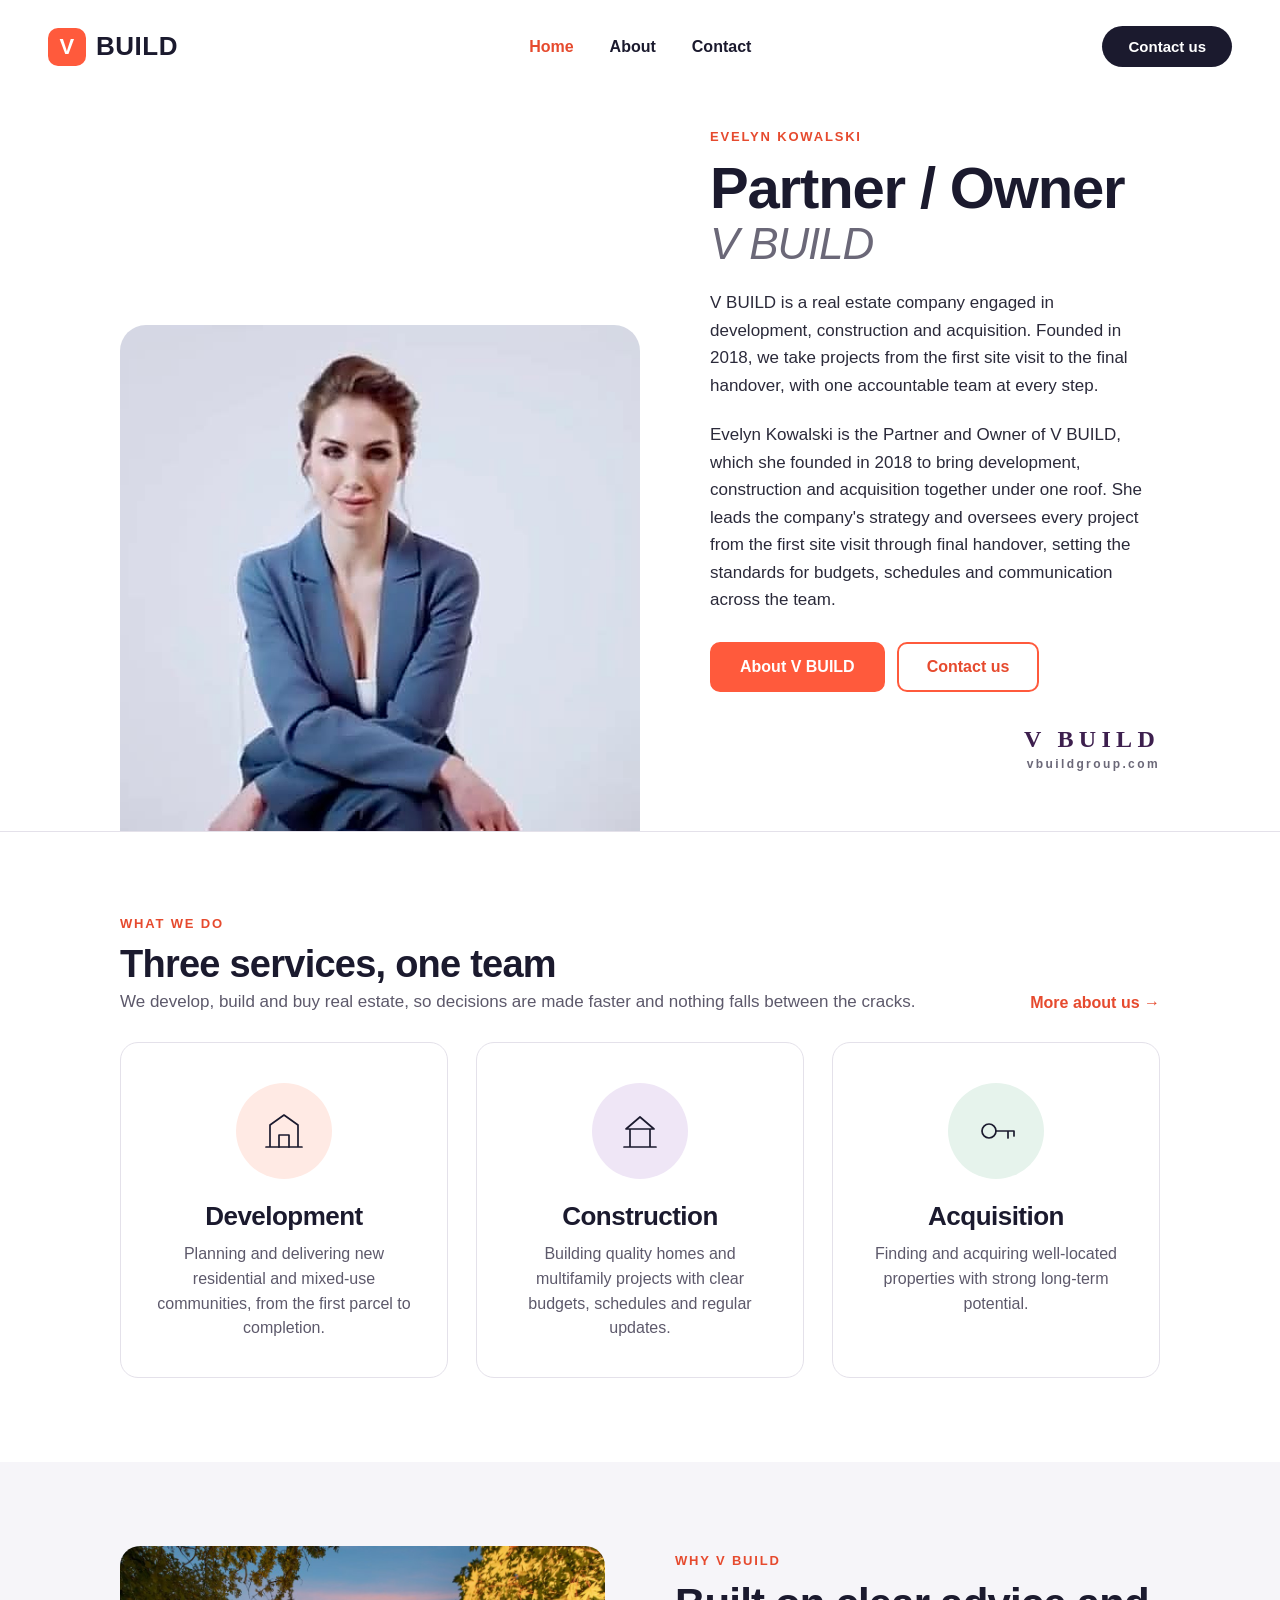
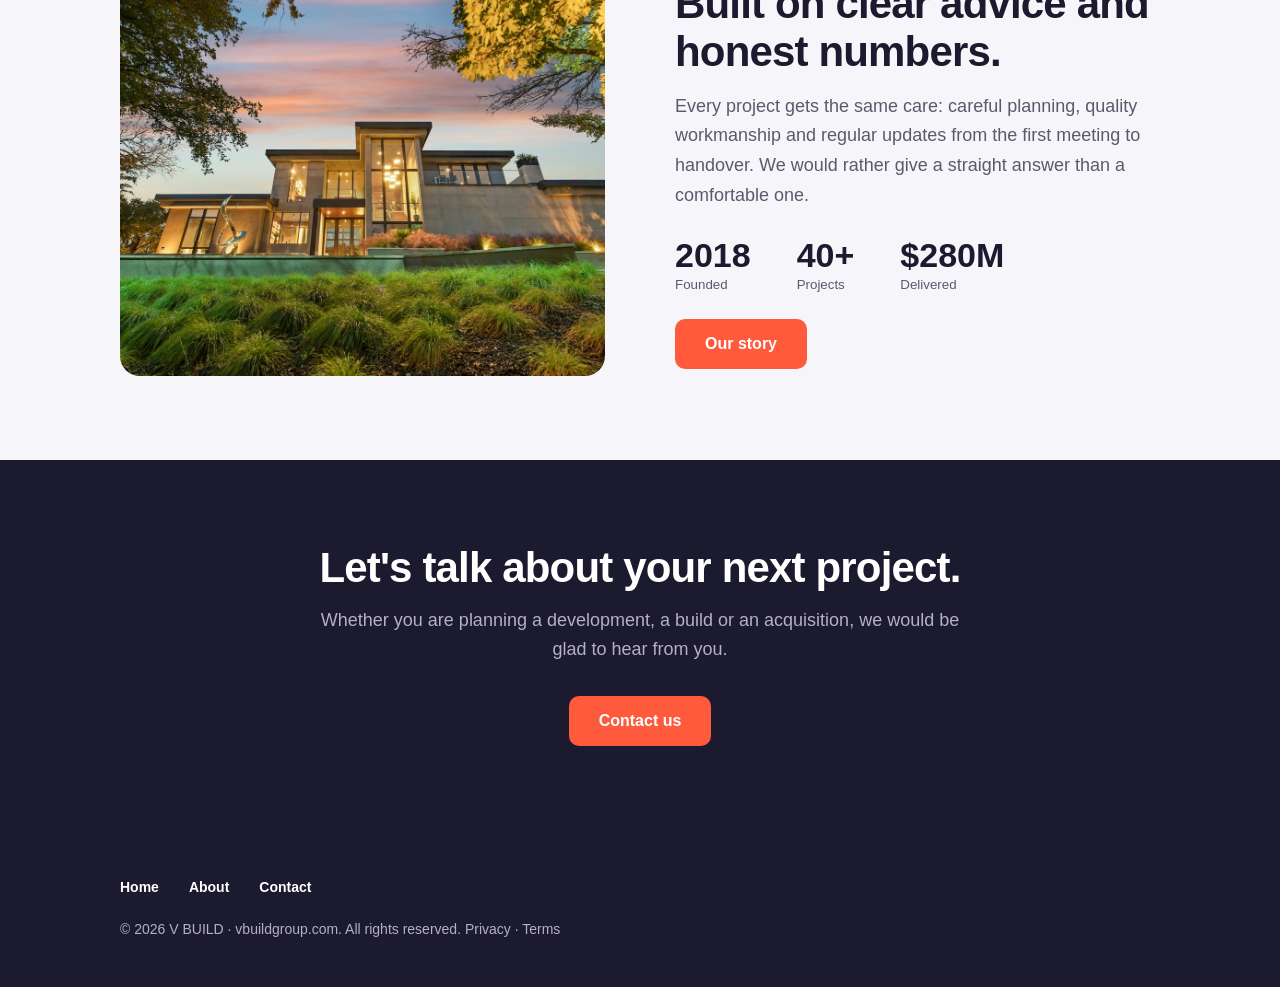
==== index.html @ f4b18093 "V BUILD website Co-Authored-By: Claude Sonnet 5.5 <noreply@anthropic.com>" ====
<!doctype html>
<html lang="en">
<head>
<meta charset="utf-8">
<meta name="viewport" content="width=device-width, initial-scale=1">
<title>V BUILD – Real Estate Development, Construction and Acquisition</title>
<meta name="description" content="V BUILD is a real estate company engaged in development, construction and acquisition. Founded in 2018.">
<link rel="stylesheet" href="styles.css?v=3">
</head>
<body>

<header class="top">
  <button class="burger" aria-label="Menu"><i></i><i></i><i></i></button>
  <a class="logo" href="index.html"><b>V</b>BUILD</a>
  <nav class="menu"><a class="on" href="index.html">Home</a><a href="about.html">About</a><a href="about.html#contact">Contact</a></nav>
  <a class="cta-top" href="about.html#contact">Contact us</a>
</header>

<div class="hero">
  <div class="hero-grid">
    <div class="portrait photo" role="img" aria-label="Evelyn Kowalski, Partner and Owner of V BUILD"></div>
    <div class="bio">
      <div class="lead">Evelyn Kowalski</div>
      <div class="role">Partner / Owner<em>V BUILD</em></div>
      <p>V BUILD is a real estate company engaged in development, construction and acquisition. Founded in 2018, we take projects from the first site visit to the final handover, with one accountable team at every step.</p>
      <p>Evelyn Kowalski is the Partner and Owner of V BUILD, which she founded in 2018 to bring development, construction and acquisition together under one roof. She leads the company's strategy and oversees every project from the first site visit through final handover, setting the standards for budgets, schedules and communication across the team.</p>
      <div class="actions"><a class="btn fill" href="about.html">About V BUILD</a><a class="btn" href="about.html#contact">Contact us</a></div>
      <div class="wordmark">V BUILD<small>vbuildgroup.com</small></div>
    </div>
  </div>
</div>

<section>
  <div class="sec-h"><div><div class="eyebrow">What we do</div><h2>Three services, one team</h2><p>We develop, build and buy real estate, so decisions are made faster and nothing falls between the cracks.</p></div><a class="link" href="about.html">More about us →</a></div>
  <div class="acts">
    <div class="act"><div class="ic"><svg viewBox="0 0 48 48"><path d="M6 40h36M10 40V18l14-10 14 10v22"/><path d="M19 40V28h10v12"/></svg></div><h3>Development</h3><p>Planning and delivering new residential and mixed-use communities, from the first parcel to completion.</p></div>
    <div class="act"><div class="ic"><svg viewBox="0 0 48 48"><path d="M8 40h32M14 40V22h20v18M10 22h28L24 10z"/></svg></div><h3>Construction</h3><p>Building quality homes and multifamily projects with clear budgets, schedules and regular updates.</p></div>
    <div class="act"><div class="ic"><svg viewBox="0 0 48 48"><circle cx="17" cy="24" r="7"/><path d="M24 24h18M36 24v7M42 24v5"/></svg></div><h3>Acquisition</h3><p>Finding and acquiring well-located properties with strong long-term potential.</p></div>
  </div>
</section>

<section class="agents">
  <div class="team"></div>
  <div>
    <div class="eyebrow">Why V BUILD</div>
    <h2>Built on clear advice and honest numbers.</h2>
    <p>Every project gets the same care: careful planning, quality workmanship and regular updates from the first meeting to handover. We would rather give a straight answer than a comfortable one.</p>
    <div class="stats"><div><b>2018</b><small>Founded</small></div><div><b>40+</b><small>Projects</small></div><div><b>$280M</b><small>Delivered</small></div></div>
    <a class="btn fill" href="about.html">Our story</a>
  </div>
</section>

<section class="band">
  <h2>Let's talk about your next project.</h2>
  <p>Whether you are planning a development, a build or an acquisition, we would be glad to hear from you.</p>
  <a class="btn fill" href="about.html#contact">Contact us</a>
</section>

<footer>
  <div class="fl"><a href="index.html">Home</a><a href="about.html">About</a><a href="about.html#contact">Contact</a></div>
  <div>© 2026 V BUILD · vbuildgroup.com. All rights reserved. Privacy · Terms</div>
</footer>

<script src="site.js?v=3"></script>
</body>
</html>
---- styles.css ----
:root{--ink:#1b1a2e;--plum:#3d1f4e;--coral:#ff5a3c;--coral-d:#e64a2e;--line:#e4e1ea;--bg:#f6f5f9;--muted:#5d596b}
*{box-sizing:border-box;margin:0;padding:0}
html{scroll-behavior:smooth}
body{width:100%;min-width:320px;font-family:'Segoe UI',Helvetica,Arial,sans-serif;color:var(--ink);background:#fff;position:relative;overflow-x:hidden}
a{color:inherit;text-decoration:none}
h1,h2,h3{font-weight:800;letter-spacing:-.02em}

/* header */
.top{display:flex;align-items:center;justify-content:space-between;padding:26px 48px;position:relative;background:#fff;z-index:20}
.burger{display:none;width:28px;gap:6px;background:none;border:0;cursor:pointer}
.burger i{height:3px;background:var(--ink);border-radius:2px;display:block;margin:3px 0}
.menu{display:flex;gap:36px;font-weight:600;font-size:16px}
.menu a.on{color:var(--coral-d)}
.logo{display:flex;align-items:center;gap:10px;font-weight:800;font-size:26px;letter-spacing:.02em}
.logo b{width:38px;height:38px;border-radius:10px;background:var(--coral);color:#fff;display:grid;place-items:center;font-size:22px}
.cta-top{background:var(--ink);color:#fff;padding:12px 26px;border-radius:30px;font-weight:700;font-size:15px}

/* hero (home) */
.hero{position:relative;background:#fff;border-bottom:1px solid var(--line)}
.hero-grid{display:grid;grid-template-columns:520px 1fr;gap:70px;align-items:end;padding:6px 120px 0}
.ph-photo{position:relative;background:linear-gradient(180deg,#eceaf3,#d8d5e4);border-radius:26px 26px 0 0;overflow:hidden}
.ph-photo::before{content:"";position:absolute;inset:0;background:url("data:image/svg+xml;utf8,<svg xmlns='http://www.w3.org/2000/svg' viewBox='0 0 200 240'><circle cx='100' cy='85' r='42' fill='%23b9b5cc'/><path d='M20 240c0-58 35-92 80-92s80 34 80 92z' fill='%23b9b5cc'/></svg>") center bottom/78% no-repeat}
.ph-photo span{position:absolute;top:18px;left:0;right:0;text-align:center;font-size:12px;font-weight:800;letter-spacing:.16em;color:#7a7691}
.portrait{width:520px;aspect-ratio:4/5}
.portrait.photo{aspect-ratio:496/483;background:#e6e8ee url(images/evelyn-kowalski.jpg?v=2) center top/100% auto no-repeat;border-radius:26px 26px 0 0}
.bio{align-self:center;padding:30px 0 60px}
.bio .lead{font-size:13px;font-weight:800;letter-spacing:.14em;text-transform:uppercase;color:var(--coral-d);margin-bottom:14px}
.bio .role{font-size:58px;line-height:1.05;font-weight:700;letter-spacing:-.02em}
.bio .role em{display:block;font-style:italic;font-weight:400;color:#6b6878;font-size:44px;margin-top:2px}
.bio p{font-size:17px;line-height:1.62;color:#2b2a3a;max-width:640px;margin:22px 0 0}
.bio p.ph{color:#7a7691;font-style:italic}
.bio .actions{margin-top:28px;display:flex;gap:12px;flex-wrap:wrap}
.wordmark{margin-top:34px;display:flex;flex-direction:column;align-items:flex-end;max-width:640px;font-family:Georgia,'Times New Roman',serif;letter-spacing:.22em;font-weight:700;font-size:24px;color:var(--plum)}
.wordmark small{font-family:'Segoe UI',sans-serif;font-weight:600;font-size:12px;letter-spacing:.2em;color:#6b6878;margin-top:4px}

section{padding:84px 120px}
.sec-h{display:flex;justify-content:space-between;align-items:flex-end;margin-bottom:30px}
.sec-h h2{font-size:38px}.sec-h p{color:var(--muted);margin-top:6px;font-size:17px}
.link{color:var(--coral-d);font-weight:700;font-size:16px}
.eyebrow{font-size:13px;font-weight:800;letter-spacing:.14em;text-transform:uppercase;color:var(--coral-d);margin-bottom:12px}

.btn{display:inline-block;margin-top:18px;padding:14px 28px;border-radius:10px;font-weight:700;font-size:16px;border:2px solid var(--coral);color:var(--coral-d);cursor:pointer;background:transparent}
.btn.fill{background:var(--coral);color:#fff}
.bio .btn{margin-top:0}

/* search band */
.sband{background:var(--bg);text-align:center;padding:64px 120px}
.sband h2{font-size:34px;margin-bottom:24px}
.sbar{width:860px;max-width:100%;height:72px;background:#fff;border:1px solid var(--line);border-radius:16px;display:flex;align-items:center;padding:0 26px;color:#7b7790;font-size:19px;justify-content:space-between;box-shadow:0 8px 30px rgba(27,26,46,.1);margin:0 auto}
.sbar span{white-space:nowrap;overflow:hidden;text-overflow:ellipsis;margin-right:14px}
.sbar svg{width:30px;height:30px;stroke:var(--ink);flex:none}
.chips{display:flex;gap:12px;margin-top:20px;justify-content:center}
.chips span{background:#fff;border:1px solid var(--line);padding:9px 20px;border-radius:30px;font-size:15px;font-weight:600}

/* cards */
.acts{display:grid;grid-template-columns:repeat(3,1fr);gap:28px}
.act{border:1px solid var(--line);border-radius:18px;padding:40px 32px 36px;text-align:center;background:#fff}
.act .ic{width:96px;height:96px;border-radius:50%;margin:0 auto 22px;display:grid;place-items:center;background:#ffeae4}
.act:nth-child(2) .ic{background:#efe6f6}.act:nth-child(3) .ic{background:#e6f3ec}
.act svg{width:48px;height:48px;stroke:var(--ink);fill:none;stroke-width:1.7;stroke-linecap:round;stroke-linejoin:round}
.act h3{font-size:26px;margin-bottom:10px}
.act p{color:var(--muted);line-height:1.55;font-size:16px}

/* listings */
.lgrid{display:grid;grid-template-columns:repeat(4,1fr);gap:22px}
.lc{border-radius:14px;overflow:hidden;background:#fff;box-shadow:0 2px 12px rgba(27,26,46,.12);position:relative}
.lc .ph{height:210px;background-size:cover;background-position:center;position:relative}
.badge{position:absolute;left:12px;top:12px;background:#fff;border-radius:6px;padding:5px 10px;font-size:12px;font-weight:700}
.heart{position:absolute;right:12px;top:12px;width:34px;height:34px;border-radius:50%;background:rgba(0,0,0,.35);display:grid;place-items:center}
.heart svg{width:18px;height:18px;fill:none;stroke:#fff;stroke-width:2}
.lc .in{padding:16px 18px 20px}
.lc .pr{font-size:26px;font-weight:800}
.lc .st{margin-top:4px;font-size:15px}.lc .st b{font-weight:800}
.lc .ad{color:var(--muted);font-size:14px;margin-top:5px}
.lc .by{color:#8d89a0;font-size:11px;margin-top:10px;text-transform:uppercase;letter-spacing:.6px}

/* valuation */
.val{background:var(--bg);display:grid;grid-template-columns:1fr 1fr;gap:70px;align-items:center}
.val h2{font-size:44px;margin-bottom:14px}
.val p{color:var(--muted);font-size:18px;line-height:1.6;margin-bottom:26px}
.vbox{display:flex;gap:10px}
.vbox div{flex:1;background:#fff;border:1px solid var(--line);border-radius:12px;padding:0 20px;display:flex;align-items:center;height:60px;color:#8d89a0}
.vbox .btn{margin:0;height:60px;display:grid;place-items:center}
.vimg{height:340px;border-radius:20px;background:url(images/listing4.jpg) center/cover;position:relative}
.zest{position:absolute;left:24px;bottom:24px;background:#fff;border-radius:14px;padding:16px 22px;box-shadow:0 12px 30px rgba(0,0,0,.2)}
.zest small{color:var(--muted);font-size:13px}.zest b{display:block;font-size:28px}

/* areas */
.agrid{display:grid;grid-template-columns:1.4fr 1fr 1fr;gap:22px}
.area{height:270px;border-radius:16px;color:#fff;padding:24px;display:flex;flex-direction:column;justify-content:flex-end}
.area h3{font-size:26px}.area span{font-size:14px;opacity:.9}

/* why / split */
.agents{display:grid;grid-template-columns:1fr 1fr;gap:70px;align-items:center;background:var(--bg)}
.team{height:430px;border-radius:20px;background:url(images/hero.jpg) center/cover}
.agents h2{font-size:42px;margin-bottom:16px}
.agents p{color:var(--muted);font-size:18px;line-height:1.65;margin-bottom:10px}
.stats{display:flex;gap:46px;margin:26px 0 8px}
.stats b{display:block;font-size:34px;font-weight:800}.stats small{color:var(--muted)}

/* about page */
.phero{background:var(--bg);padding:72px 120px 76px;display:grid;grid-template-columns:1.2fr 1fr;gap:60px;align-items:center;border-bottom:1px solid var(--line)}
.phero h1{font-size:64px;line-height:1.04}
.phero p{font-size:19px;line-height:1.65;color:#2b2a3a;margin-top:20px;max-width:640px}
.since{justify-self:end;width:280px;height:280px;border-radius:50%;background:var(--ink);color:#fff;display:flex;flex-direction:column;align-items:center;justify-content:center;text-align:center;box-shadow:0 0 0 12px #fff,0 0 0 13px var(--line)}
.since small{font-size:13px;letter-spacing:.2em;font-weight:700;opacity:.8}
.since b{font-family:Georgia,serif;font-size:72px;line-height:1.05}
.since span{font-size:13px;letter-spacing:.2em;font-weight:700;opacity:.8}
.story{display:grid;grid-template-columns:1fr 1fr;gap:70px;align-items:center}
.story h2{font-size:42px;margin-bottom:18px}
.story p{color:var(--muted);font-size:18px;line-height:1.7;margin-bottom:14px}
.story .img{height:420px;border-radius:20px;background:url(images/area1.jpg) center/cover}
.tl{position:relative;display:grid;grid-template-columns:repeat(4,1fr);gap:24px;padding-top:36px}
.tl::before{content:"";position:absolute;left:0;right:0;top:12px;height:2px;background:var(--line)}
.tl .it{position:relative}
.tl .it::before{content:"";position:absolute;top:-30px;left:0;width:16px;height:16px;border-radius:50%;background:var(--coral);box-shadow:0 0 0 5px #fff}
.tl .it b{font-family:Georgia,serif;font-size:30px;display:block;margin-bottom:6px}
.tl .it p{color:var(--muted);font-size:16px;line-height:1.55}
.tl .it.ph b,.tl .it.ph p{color:#8d89a0;font-style:italic}
.tl .it.ph::before{background:#cfcbe0}
.numbers{background:var(--ink);color:#fff;display:grid;grid-template-columns:repeat(4,1fr);gap:24px;text-align:center;padding:64px 120px}
.numbers b{display:block;font-family:Georgia,serif;font-size:48px;color:#fff}
.numbers small{color:#b4b0c6;font-size:15px;letter-spacing:.04em}
.tgrid{display:grid;grid-template-columns:repeat(4,1fr);gap:36px 24px}
.tm{text-align:center}
.tm .ph-photo{aspect-ratio:1/1;border-radius:18px}
.tm img{width:150px;height:150px;max-width:100%;aspect-ratio:1/1;object-fit:cover;border-radius:16px;margin:0 auto 14px;display:block;background:#fff;border:1px solid var(--line);box-shadow:0 4px 14px rgba(27,26,46,.06);image-rendering:-webkit-optimize-contrast}
.tm h3{font-family:Georgia,serif;font-size:21px;margin-top:16px;color:var(--ink);font-style:normal;font-weight:700}
.tm small{display:block;color:var(--muted);margin-top:6px;font-size:13px;font-style:normal;font-weight:600;letter-spacing:.04em;text-transform:uppercase}
.tm hr{width:36px;border:0;border-top:2px solid #d7b977;margin:10px auto}
.quote{background:var(--bg);text-align:center}
.quote blockquote{font-family:Georgia,serif;font-size:30px;line-height:1.5;max-width:900px;margin:0 auto 20px;color:var(--ink);font-style:italic}
.quote small{color:var(--muted);font-size:15px;font-weight:600;display:block}
.contact{display:grid;grid-template-columns:1fr 1fr;gap:70px;align-items:start}
.contact h2{font-size:42px;margin-bottom:16px}
.contact p{color:var(--muted);font-size:18px;line-height:1.65;margin-bottom:22px}
.cinfo div{padding:14px 0;border-top:1px solid var(--line);font-size:17px;display:flex;gap:14px}
.cinfo div b{width:90px;flex:none;color:var(--ink)}
.cinfo div span{color:var(--muted);font-style:normal}
.form{background:var(--bg);border-radius:20px;padding:34px;display:grid;gap:14px}
.form input,.form textarea{width:100%;background:#fff;border:1px solid var(--line);border-radius:12px;height:56px;padding:0 18px;color:var(--ink);font:inherit;font-size:16px;outline:none;box-sizing:border-box}
.form textarea{height:130px;padding-top:16px;resize:vertical}
.form input::placeholder,.form textarea::placeholder{color:#8d89a0}
.form input:focus,.form textarea:focus{border-color:var(--coral);box-shadow:0 0 0 3px rgba(255,90,60,.15)}
.form .btn{margin:0;text-align:center;border:0;cursor:pointer;font:inherit;font-weight:700;width:100%;box-sizing:border-box}
.form .note{font-size:14px;color:#6b6878;margin:0;text-align:center}

footer{background:var(--ink);color:#b4b0c6;padding:46px 120px;font-size:14px;line-height:1.7}
footer .fl{display:flex;gap:30px;margin-bottom:18px;color:#fff;font-weight:600}
footer .fh{display:flex;align-items:center;gap:8px;margin-top:14px}
footer .lic{margin-top:10px;font-style:italic;color:#8d89a0}

/* closing band + values */
.band{background:var(--ink);color:#fff;text-align:center;padding:84px 120px}
.band h2{font-size:42px;margin-bottom:14px}
.band p{color:#b4b0c6;font-size:18px;line-height:1.6;max-width:640px;margin:0 auto 10px}
.band .btn{margin-top:22px}
.acts.four{grid-template-columns:repeat(4,1fr);gap:22px}
.acts.four .act{padding:32px 24px 30px}
.acts.four .act h3{font-size:22px}

/* ===== responsive ===== */
@media (max-width:1100px){
  section{padding:64px 40px}
  .top{padding:22px 32px}
  .hero-grid{grid-template-columns:1fr;gap:0;padding:0 48px}
  .portrait{width:100%;max-width:420px;margin:0 auto;border-radius:26px;-webkit-mask-image:linear-gradient(#000 82%,transparent);mask-image:linear-gradient(#000 82%,transparent)}
  .bio .role{font-size:44px}.bio .role em{font-size:36px}
  .bio{padding:20px 0 40px}
  .sband{padding:48px 40px}
  .lgrid{grid-template-columns:repeat(2,1fr)}
  .val,.agents,.story,.contact{grid-template-columns:1fr;gap:36px}
  .phero{grid-template-columns:1fr;padding:56px 40px}.phero h1{font-size:52px}.since{justify-self:start;width:220px;height:220px}.since b{font-size:56px}
  .tl{grid-template-columns:repeat(2,1fr);row-gap:44px}
  .numbers{padding:52px 40px;grid-template-columns:repeat(2,1fr);row-gap:34px}
  .tgrid{grid-template-columns:repeat(3,1fr);gap:22px}
  footer{padding:40px}
  .band{padding:64px 40px}
  .acts.four{grid-template-columns:repeat(2,1fr)}
}
@media (max-width:760px){
  .top{padding:16px 18px}
  .burger{display:block}
  .menu{display:none;position:absolute;top:100%;left:0;right:0;background:#fff;flex-direction:column;gap:0;padding:6px 20px 14px;border-bottom:1px solid var(--line);box-shadow:0 14px 24px rgba(27,26,46,.08)}
  .menu.open{display:flex}
  .menu a{padding:13px 0;border-bottom:1px solid var(--line)}
  .logo{font-size:20px}.logo b{width:32px;height:32px;font-size:18px}
  .cta-top{padding:9px 16px;font-size:14px}
  .hero-grid{padding:0 20px}
  .portrait{max-width:340px}
  .bio{padding:6px 0 40px}
  .bio .role{font-size:38px}.bio .role em{font-size:30px}
  .bio p{font-size:16px}
  .wordmark{align-items:flex-start;font-size:19px}
  .sband{padding:40px 20px}.sband h2{font-size:26px;margin-bottom:18px}
  .sbar{height:58px;padding:0 18px;font-size:15px;border-radius:12px}
  .sbar svg{width:24px;height:24px}
  .chips{flex-wrap:wrap;gap:8px}
  .chips span{padding:7px 14px;font-size:13px}
  section{padding:48px 20px}
  .sec-h{flex-direction:column;align-items:flex-start;gap:10px;margin-bottom:22px}
  .sec-h h2{font-size:28px}.sec-h p{font-size:15px}
  .acts{grid-template-columns:1fr;gap:18px}
  .act{padding:30px 22px 28px}
  .lgrid{grid-template-columns:1fr;gap:18px}
  .lc .ph{height:220px}
  .val h2,.agents h2,.story h2,.contact h2{font-size:30px}
  .val p,.agents p,.story p,.contact p{font-size:16px}
  .vbox{flex-direction:column}
  .vbox div{flex:none;height:56px}
  .vbox .btn{width:100%}
  .vimg{height:240px}
  .agrid{grid-template-columns:1fr;gap:16px}
  .area{height:190px}
  .team,.story .img{height:300px}
  .stats{gap:22px;flex-wrap:wrap}.stats b{font-size:28px}
  .phero{padding:40px 20px}.phero h1{font-size:38px}.phero p{font-size:17px}
  .since{width:170px;height:170px}.since b{font-size:44px}.since small,.since span{font-size:11px}
  .tl{grid-template-columns:1fr;row-gap:36px;padding-top:0;padding-left:30px}
  .tl::before{left:7px;right:auto;top:0;bottom:0;width:2px;height:auto}
  .tl .it::before{top:6px;left:-30px}
  .numbers{padding:40px 20px}.numbers b{font-size:36px}
  .tgrid{grid-template-columns:repeat(2,1fr);gap:18px}
  .tm h3{font-size:18px}
  .quote blockquote{font-size:24px}
  .form{padding:20px}
  footer{padding:32px 20px}
  footer .fl{flex-wrap:wrap;gap:12px 20px}
  .band{padding:48px 20px}.band h2{font-size:30px}.band p{font-size:16px}
  .acts.four{grid-template-columns:1fr}
}
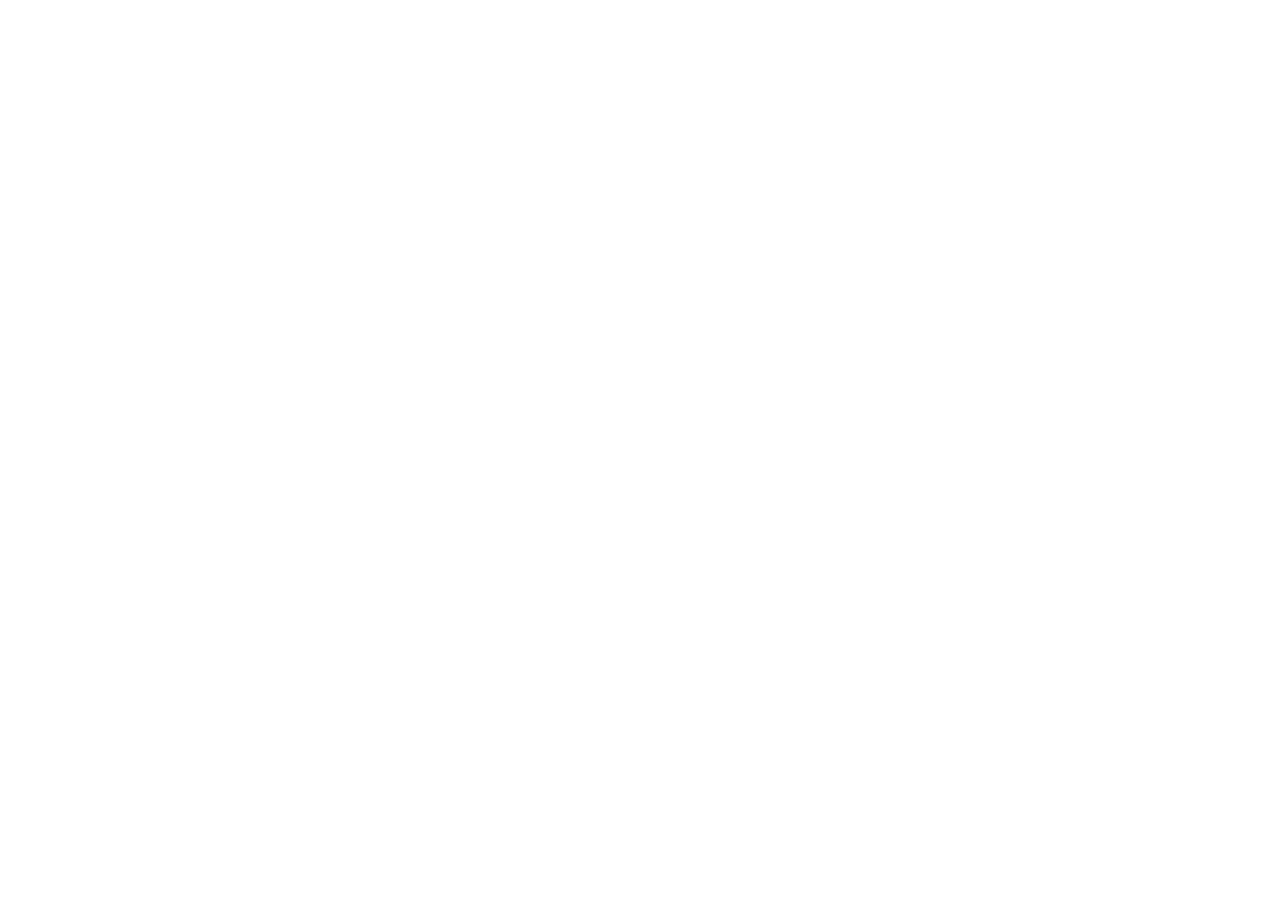
==== commit 46da0573: "Temporarily blank the site Co-Authored-By: Claude Sonnet 5.5 <noreply@anthropic.com>" ====
--- a/index.html
+++ b/index.html
@@ -1,66 +1,2 @@
 <!doctype html>
-<html lang="en">
-<head>
-<meta charset="utf-8">
-<meta name="viewport" content="width=device-width, initial-scale=1">
-<title>V BUILD – Real Estate Development, Construction and Acquisition</title>
-<meta name="description" content="V BUILD is a real estate company engaged in development, construction and acquisition. Founded in 2018.">
-<link rel="stylesheet" href="styles.css?v=3">
-</head>
-<body>
-
-<header class="top">
-  <button class="burger" aria-label="Menu"><i></i><i></i><i></i></button>
-  <a class="logo" href="index.html"><b>V</b>BUILD</a>
-  <nav class="menu"><a class="on" href="index.html">Home</a><a href="about.html">About</a><a href="about.html#contact">Contact</a></nav>
-  <a class="cta-top" href="about.html#contact">Contact us</a>
-</header>
-
-<div class="hero">
-  <div class="hero-grid">
-    <div class="portrait photo" role="img" aria-label="Evelyn Kowalski, Partner and Owner of V BUILD"></div>
-    <div class="bio">
-      <div class="lead">Evelyn Kowalski</div>
-      <div class="role">Partner / Owner<em>V BUILD</em></div>
-      <p>V BUILD is a real estate company engaged in development, construction and acquisition. Founded in 2018, we take projects from the first site visit to the final handover, with one accountable team at every step.</p>
-      <p>Evelyn Kowalski is the Partner and Owner of V BUILD, which she founded in 2018 to bring development, construction and acquisition together under one roof. She leads the company's strategy and oversees every project from the first site visit through final handover, setting the standards for budgets, schedules and communication across the team.</p>
-      <div class="actions"><a class="btn fill" href="about.html">About V BUILD</a><a class="btn" href="about.html#contact">Contact us</a></div>
-      <div class="wordmark">V BUILD<small>vbuildgroup.com</small></div>
-    </div>
-  </div>
-</div>
-
-<section>
-  <div class="sec-h"><div><div class="eyebrow">What we do</div><h2>Three services, one team</h2><p>We develop, build and buy real estate, so decisions are made faster and nothing falls between the cracks.</p></div><a class="link" href="about.html">More about us →</a></div>
-  <div class="acts">
-    <div class="act"><div class="ic"><svg viewBox="0 0 48 48"><path d="M6 40h36M10 40V18l14-10 14 10v22"/><path d="M19 40V28h10v12"/></svg></div><h3>Development</h3><p>Planning and delivering new residential and mixed-use communities, from the first parcel to completion.</p></div>
-    <div class="act"><div class="ic"><svg viewBox="0 0 48 48"><path d="M8 40h32M14 40V22h20v18M10 22h28L24 10z"/></svg></div><h3>Construction</h3><p>Building quality homes and multifamily projects with clear budgets, schedules and regular updates.</p></div>
-    <div class="act"><div class="ic"><svg viewBox="0 0 48 48"><circle cx="17" cy="24" r="7"/><path d="M24 24h18M36 24v7M42 24v5"/></svg></div><h3>Acquisition</h3><p>Finding and acquiring well-located properties with strong long-term potential.</p></div>
-  </div>
-</section>
-
-<section class="agents">
-  <div class="team"></div>
-  <div>
-    <div class="eyebrow">Why V BUILD</div>
-    <h2>Built on clear advice and honest numbers.</h2>
-    <p>Every project gets the same care: careful planning, quality workmanship and regular updates from the first meeting to handover. We would rather give a straight answer than a comfortable one.</p>
-    <div class="stats"><div><b>2018</b><small>Founded</small></div><div><b>40+</b><small>Projects</small></div><div><b>$280M</b><small>Delivered</small></div></div>
-    <a class="btn fill" href="about.html">Our story</a>
-  </div>
-</section>
-
-<section class="band">
-  <h2>Let's talk about your next project.</h2>
-  <p>Whether you are planning a development, a build or an acquisition, we would be glad to hear from you.</p>
-  <a class="btn fill" href="about.html#contact">Contact us</a>
-</section>
-
-<footer>
-  <div class="fl"><a href="index.html">Home</a><a href="about.html">About</a><a href="about.html#contact">Contact</a></div>
-  <div>© 2026 V BUILD · vbuildgroup.com. All rights reserved. Privacy · Terms</div>
-</footer>
-
-<script src="site.js?v=3"></script>
-</body>
-</html>
+<html lang="en"><head><meta charset="utf-8"><meta name="viewport" content="width=device-width,initial-scale=1"><meta name="robots" content="noindex,nofollow"><title></title><style>html,body{margin:0;background:#fff}</style></head><body></body></html>
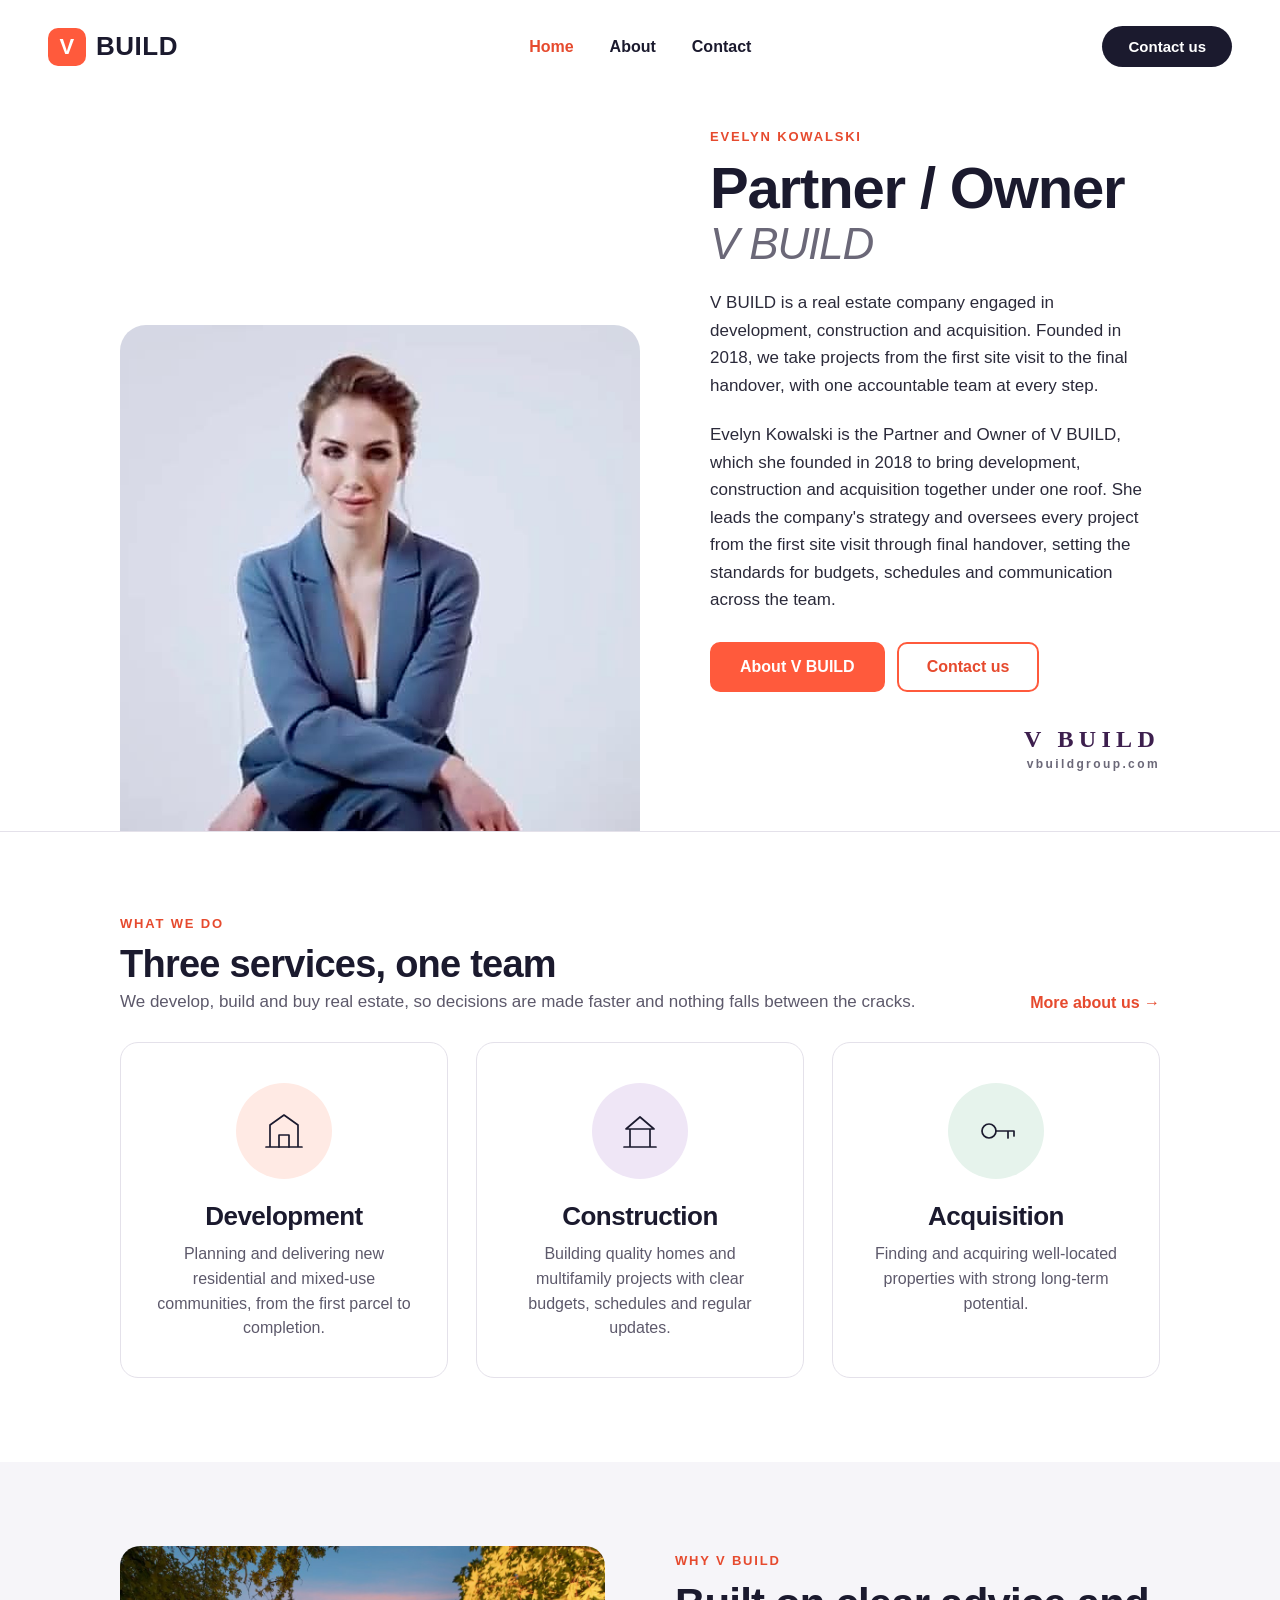
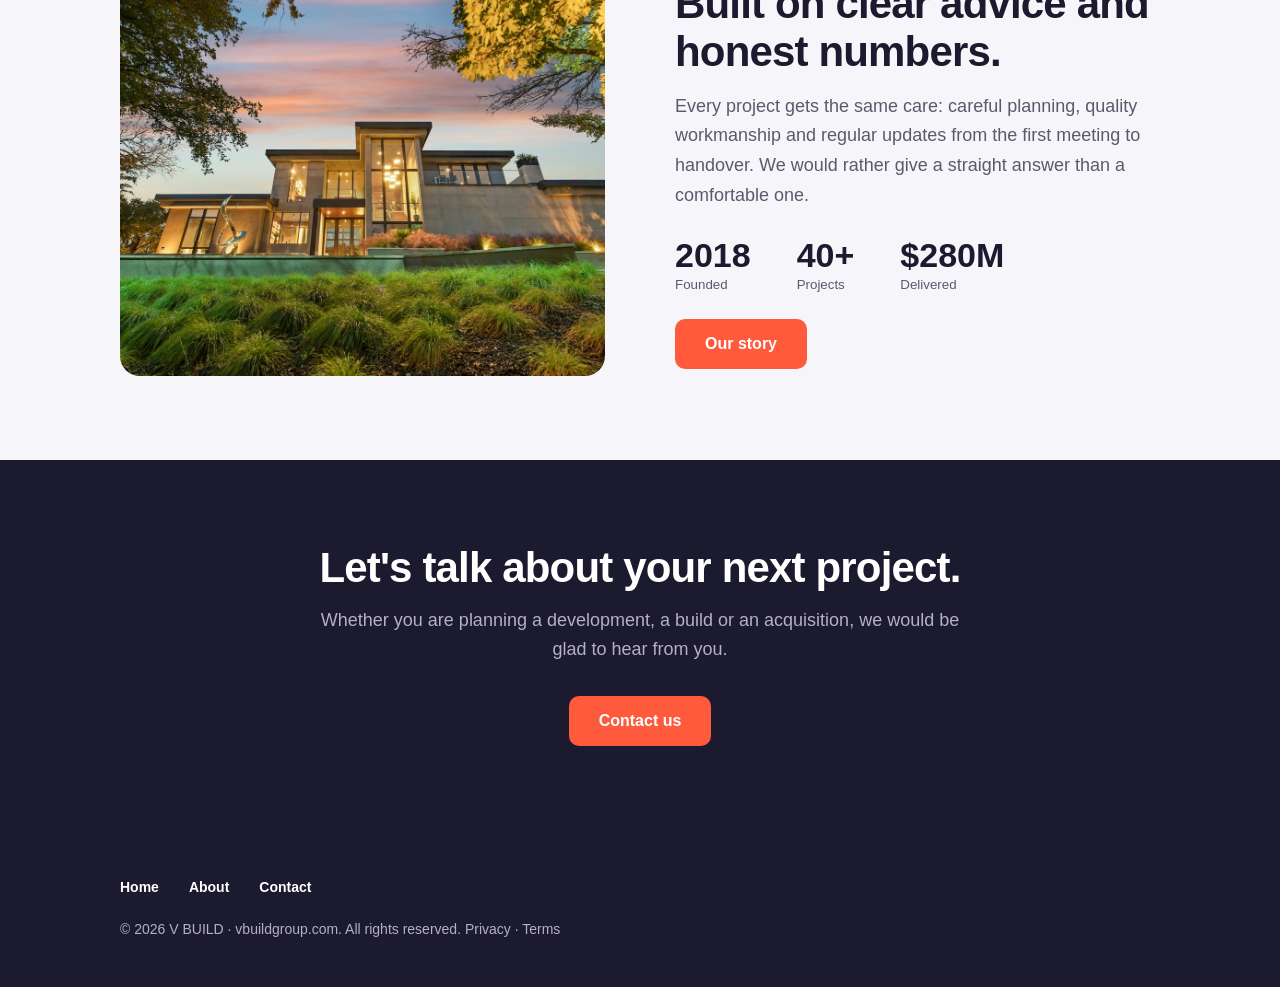
==== commit 41bc7732: "Revert "Temporarily blank the site" This reverts commit 46da05738766f95c80c9c554f745bb0c9d35f45d." ====
--- a/index.html
+++ b/index.html
@@ -1,2 +1,66 @@
 <!doctype html>
-<html lang="en"><head><meta charset="utf-8"><meta name="viewport" content="width=device-width,initial-scale=1"><meta name="robots" content="noindex,nofollow"><title></title><style>html,body{margin:0;background:#fff}</style></head><body></body></html>
+<html lang="en">
+<head>
+<meta charset="utf-8">
+<meta name="viewport" content="width=device-width, initial-scale=1">
+<title>V BUILD – Real Estate Development, Construction and Acquisition</title>
+<meta name="description" content="V BUILD is a real estate company engaged in development, construction and acquisition. Founded in 2018.">
+<link rel="stylesheet" href="styles.css?v=3">
+</head>
+<body>
+
+<header class="top">
+  <button class="burger" aria-label="Menu"><i></i><i></i><i></i></button>
+  <a class="logo" href="index.html"><b>V</b>BUILD</a>
+  <nav class="menu"><a class="on" href="index.html">Home</a><a href="about.html">About</a><a href="about.html#contact">Contact</a></nav>
+  <a class="cta-top" href="about.html#contact">Contact us</a>
+</header>
+
+<div class="hero">
+  <div class="hero-grid">
+    <div class="portrait photo" role="img" aria-label="Evelyn Kowalski, Partner and Owner of V BUILD"></div>
+    <div class="bio">
+      <div class="lead">Evelyn Kowalski</div>
+      <div class="role">Partner / Owner<em>V BUILD</em></div>
+      <p>V BUILD is a real estate company engaged in development, construction and acquisition. Founded in 2018, we take projects from the first site visit to the final handover, with one accountable team at every step.</p>
+      <p>Evelyn Kowalski is the Partner and Owner of V BUILD, which she founded in 2018 to bring development, construction and acquisition together under one roof. She leads the company's strategy and oversees every project from the first site visit through final handover, setting the standards for budgets, schedules and communication across the team.</p>
+      <div class="actions"><a class="btn fill" href="about.html">About V BUILD</a><a class="btn" href="about.html#contact">Contact us</a></div>
+      <div class="wordmark">V BUILD<small>vbuildgroup.com</small></div>
+    </div>
+  </div>
+</div>
+
+<section>
+  <div class="sec-h"><div><div class="eyebrow">What we do</div><h2>Three services, one team</h2><p>We develop, build and buy real estate, so decisions are made faster and nothing falls between the cracks.</p></div><a class="link" href="about.html">More about us →</a></div>
+  <div class="acts">
+    <div class="act"><div class="ic"><svg viewBox="0 0 48 48"><path d="M6 40h36M10 40V18l14-10 14 10v22"/><path d="M19 40V28h10v12"/></svg></div><h3>Development</h3><p>Planning and delivering new residential and mixed-use communities, from the first parcel to completion.</p></div>
+    <div class="act"><div class="ic"><svg viewBox="0 0 48 48"><path d="M8 40h32M14 40V22h20v18M10 22h28L24 10z"/></svg></div><h3>Construction</h3><p>Building quality homes and multifamily projects with clear budgets, schedules and regular updates.</p></div>
+    <div class="act"><div class="ic"><svg viewBox="0 0 48 48"><circle cx="17" cy="24" r="7"/><path d="M24 24h18M36 24v7M42 24v5"/></svg></div><h3>Acquisition</h3><p>Finding and acquiring well-located properties with strong long-term potential.</p></div>
+  </div>
+</section>
+
+<section class="agents">
+  <div class="team"></div>
+  <div>
+    <div class="eyebrow">Why V BUILD</div>
+    <h2>Built on clear advice and honest numbers.</h2>
+    <p>Every project gets the same care: careful planning, quality workmanship and regular updates from the first meeting to handover. We would rather give a straight answer than a comfortable one.</p>
+    <div class="stats"><div><b>2018</b><small>Founded</small></div><div><b>40+</b><small>Projects</small></div><div><b>$280M</b><small>Delivered</small></div></div>
+    <a class="btn fill" href="about.html">Our story</a>
+  </div>
+</section>
+
+<section class="band">
+  <h2>Let's talk about your next project.</h2>
+  <p>Whether you are planning a development, a build or an acquisition, we would be glad to hear from you.</p>
+  <a class="btn fill" href="about.html#contact">Contact us</a>
+</section>
+
+<footer>
+  <div class="fl"><a href="index.html">Home</a><a href="about.html">About</a><a href="about.html#contact">Contact</a></div>
+  <div>© 2026 V BUILD · vbuildgroup.com. All rights reserved. Privacy · Terms</div>
+</footer>
+
+<script src="site.js?v=3"></script>
+</body>
+</html>
--- a/styles.css
+++ b/styles.css
@@ -0,0 +1,231 @@
+:root{--ink:#1b1a2e;--plum:#3d1f4e;--coral:#ff5a3c;--coral-d:#e64a2e;--line:#e4e1ea;--bg:#f6f5f9;--muted:#5d596b}
+*{box-sizing:border-box;margin:0;padding:0}
+html{scroll-behavior:smooth}
+body{width:100%;min-width:320px;font-family:'Segoe UI',Helvetica,Arial,sans-serif;color:var(--ink);background:#fff;position:relative;overflow-x:hidden}
+a{color:inherit;text-decoration:none}
+h1,h2,h3{font-weight:800;letter-spacing:-.02em}
+
+/* header */
+.top{display:flex;align-items:center;justify-content:space-between;padding:26px 48px;position:relative;background:#fff;z-index:20}
+.burger{display:none;width:28px;gap:6px;background:none;border:0;cursor:pointer}
+.burger i{height:3px;background:var(--ink);border-radius:2px;display:block;margin:3px 0}
+.menu{display:flex;gap:36px;font-weight:600;font-size:16px}
+.menu a.on{color:var(--coral-d)}
+.logo{display:flex;align-items:center;gap:10px;font-weight:800;font-size:26px;letter-spacing:.02em}
+.logo b{width:38px;height:38px;border-radius:10px;background:var(--coral);color:#fff;display:grid;place-items:center;font-size:22px}
+.cta-top{background:var(--ink);color:#fff;padding:12px 26px;border-radius:30px;font-weight:700;font-size:15px}
+
+/* hero (home) */
+.hero{position:relative;background:#fff;border-bottom:1px solid var(--line)}
+.hero-grid{display:grid;grid-template-columns:520px 1fr;gap:70px;align-items:end;padding:6px 120px 0}
+.ph-photo{position:relative;background:linear-gradient(180deg,#eceaf3,#d8d5e4);border-radius:26px 26px 0 0;overflow:hidden}
+.ph-photo::before{content:"";position:absolute;inset:0;background:url("data:image/svg+xml;utf8,<svg xmlns='http://www.w3.org/2000/svg' viewBox='0 0 200 240'><circle cx='100' cy='85' r='42' fill='%23b9b5cc'/><path d='M20 240c0-58 35-92 80-92s80 34 80 92z' fill='%23b9b5cc'/></svg>") center bottom/78% no-repeat}
+.ph-photo span{position:absolute;top:18px;left:0;right:0;text-align:center;font-size:12px;font-weight:800;letter-spacing:.16em;color:#7a7691}
+.portrait{width:520px;aspect-ratio:4/5}
+.portrait.photo{aspect-ratio:496/483;background:#e6e8ee url(images/evelyn-kowalski.jpg?v=2) center top/100% auto no-repeat;border-radius:26px 26px 0 0}
+.bio{align-self:center;padding:30px 0 60px}
+.bio .lead{font-size:13px;font-weight:800;letter-spacing:.14em;text-transform:uppercase;color:var(--coral-d);margin-bottom:14px}
+.bio .role{font-size:58px;line-height:1.05;font-weight:700;letter-spacing:-.02em}
+.bio .role em{display:block;font-style:italic;font-weight:400;color:#6b6878;font-size:44px;margin-top:2px}
+.bio p{font-size:17px;line-height:1.62;color:#2b2a3a;max-width:640px;margin:22px 0 0}
+.bio p.ph{color:#7a7691;font-style:italic}
+.bio .actions{margin-top:28px;display:flex;gap:12px;flex-wrap:wrap}
+.wordmark{margin-top:34px;display:flex;flex-direction:column;align-items:flex-end;max-width:640px;font-family:Georgia,'Times New Roman',serif;letter-spacing:.22em;font-weight:700;font-size:24px;color:var(--plum)}
+.wordmark small{font-family:'Segoe UI',sans-serif;font-weight:600;font-size:12px;letter-spacing:.2em;color:#6b6878;margin-top:4px}
+
+section{padding:84px 120px}
+.sec-h{display:flex;justify-content:space-between;align-items:flex-end;margin-bottom:30px}
+.sec-h h2{font-size:38px}.sec-h p{color:var(--muted);margin-top:6px;font-size:17px}
+.link{color:var(--coral-d);font-weight:700;font-size:16px}
+.eyebrow{font-size:13px;font-weight:800;letter-spacing:.14em;text-transform:uppercase;color:var(--coral-d);margin-bottom:12px}
+
+.btn{display:inline-block;margin-top:18px;padding:14px 28px;border-radius:10px;font-weight:700;font-size:16px;border:2px solid var(--coral);color:var(--coral-d);cursor:pointer;background:transparent}
+.btn.fill{background:var(--coral);color:#fff}
+.bio .btn{margin-top:0}
+
+/* search band */
+.sband{background:var(--bg);text-align:center;padding:64px 120px}
+.sband h2{font-size:34px;margin-bottom:24px}
+.sbar{width:860px;max-width:100%;height:72px;background:#fff;border:1px solid var(--line);border-radius:16px;display:flex;align-items:center;padding:0 26px;color:#7b7790;font-size:19px;justify-content:space-between;box-shadow:0 8px 30px rgba(27,26,46,.1);margin:0 auto}
+.sbar span{white-space:nowrap;overflow:hidden;text-overflow:ellipsis;margin-right:14px}
+.sbar svg{width:30px;height:30px;stroke:var(--ink);flex:none}
+.chips{display:flex;gap:12px;margin-top:20px;justify-content:center}
+.chips span{background:#fff;border:1px solid var(--line);padding:9px 20px;border-radius:30px;font-size:15px;font-weight:600}
+
+/* cards */
+.acts{display:grid;grid-template-columns:repeat(3,1fr);gap:28px}
+.act{border:1px solid var(--line);border-radius:18px;padding:40px 32px 36px;text-align:center;background:#fff}
+.act .ic{width:96px;height:96px;border-radius:50%;margin:0 auto 22px;display:grid;place-items:center;background:#ffeae4}
+.act:nth-child(2) .ic{background:#efe6f6}.act:nth-child(3) .ic{background:#e6f3ec}
+.act svg{width:48px;height:48px;stroke:var(--ink);fill:none;stroke-width:1.7;stroke-linecap:round;stroke-linejoin:round}
+.act h3{font-size:26px;margin-bottom:10px}
+.act p{color:var(--muted);line-height:1.55;font-size:16px}
+
+/* listings */
+.lgrid{display:grid;grid-template-columns:repeat(4,1fr);gap:22px}
+.lc{border-radius:14px;overflow:hidden;background:#fff;box-shadow:0 2px 12px rgba(27,26,46,.12);position:relative}
+.lc .ph{height:210px;background-size:cover;background-position:center;position:relative}
+.badge{position:absolute;left:12px;top:12px;background:#fff;border-radius:6px;padding:5px 10px;font-size:12px;font-weight:700}
+.heart{position:absolute;right:12px;top:12px;width:34px;height:34px;border-radius:50%;background:rgba(0,0,0,.35);display:grid;place-items:center}
+.heart svg{width:18px;height:18px;fill:none;stroke:#fff;stroke-width:2}
+.lc .in{padding:16px 18px 20px}
+.lc .pr{font-size:26px;font-weight:800}
+.lc .st{margin-top:4px;font-size:15px}.lc .st b{font-weight:800}
+.lc .ad{color:var(--muted);font-size:14px;margin-top:5px}
+.lc .by{color:#8d89a0;font-size:11px;margin-top:10px;text-transform:uppercase;letter-spacing:.6px}
+
+/* valuation */
+.val{background:var(--bg);display:grid;grid-template-columns:1fr 1fr;gap:70px;align-items:center}
+.val h2{font-size:44px;margin-bottom:14px}
+.val p{color:var(--muted);font-size:18px;line-height:1.6;margin-bottom:26px}
+.vbox{display:flex;gap:10px}
+.vbox div{flex:1;background:#fff;border:1px solid var(--line);border-radius:12px;padding:0 20px;display:flex;align-items:center;height:60px;color:#8d89a0}
+.vbox .btn{margin:0;height:60px;display:grid;place-items:center}
+.vimg{height:340px;border-radius:20px;background:url(images/listing4.jpg) center/cover;position:relative}
+.zest{position:absolute;left:24px;bottom:24px;background:#fff;border-radius:14px;padding:16px 22px;box-shadow:0 12px 30px rgba(0,0,0,.2)}
+.zest small{color:var(--muted);font-size:13px}.zest b{display:block;font-size:28px}
+
+/* areas */
+.agrid{display:grid;grid-template-columns:1.4fr 1fr 1fr;gap:22px}
+.area{height:270px;border-radius:16px;color:#fff;padding:24px;display:flex;flex-direction:column;justify-content:flex-end}
+.area h3{font-size:26px}.area span{font-size:14px;opacity:.9}
+
+/* why / split */
+.agents{display:grid;grid-template-columns:1fr 1fr;gap:70px;align-items:center;background:var(--bg)}
+.team{height:430px;border-radius:20px;background:url(images/hero.jpg) center/cover}
+.agents h2{font-size:42px;margin-bottom:16px}
+.agents p{color:var(--muted);font-size:18px;line-height:1.65;margin-bottom:10px}
+.stats{display:flex;gap:46px;margin:26px 0 8px}
+.stats b{display:block;font-size:34px;font-weight:800}.stats small{color:var(--muted)}
+
+/* about page */
+.phero{background:var(--bg);padding:72px 120px 76px;display:grid;grid-template-columns:1.2fr 1fr;gap:60px;align-items:center;border-bottom:1px solid var(--line)}
+.phero h1{font-size:64px;line-height:1.04}
+.phero p{font-size:19px;line-height:1.65;color:#2b2a3a;margin-top:20px;max-width:640px}
+.since{justify-self:end;width:280px;height:280px;border-radius:50%;background:var(--ink);color:#fff;display:flex;flex-direction:column;align-items:center;justify-content:center;text-align:center;box-shadow:0 0 0 12px #fff,0 0 0 13px var(--line)}
+.since small{font-size:13px;letter-spacing:.2em;font-weight:700;opacity:.8}
+.since b{font-family:Georgia,serif;font-size:72px;line-height:1.05}
+.since span{font-size:13px;letter-spacing:.2em;font-weight:700;opacity:.8}
+.story{display:grid;grid-template-columns:1fr 1fr;gap:70px;align-items:center}
+.story h2{font-size:42px;margin-bottom:18px}
+.story p{color:var(--muted);font-size:18px;line-height:1.7;margin-bottom:14px}
+.story .img{height:420px;border-radius:20px;background:url(images/area1.jpg) center/cover}
+.tl{position:relative;display:grid;grid-template-columns:repeat(4,1fr);gap:24px;padding-top:36px}
+.tl::before{content:"";position:absolute;left:0;right:0;top:12px;height:2px;background:var(--line)}
+.tl .it{position:relative}
+.tl .it::before{content:"";position:absolute;top:-30px;left:0;width:16px;height:16px;border-radius:50%;background:var(--coral);box-shadow:0 0 0 5px #fff}
+.tl .it b{font-family:Georgia,serif;font-size:30px;display:block;margin-bottom:6px}
+.tl .it p{color:var(--muted);font-size:16px;line-height:1.55}
+.tl .it.ph b,.tl .it.ph p{color:#8d89a0;font-style:italic}
+.tl .it.ph::before{background:#cfcbe0}
+.numbers{background:var(--ink);color:#fff;display:grid;grid-template-columns:repeat(4,1fr);gap:24px;text-align:center;padding:64px 120px}
+.numbers b{display:block;font-family:Georgia,serif;font-size:48px;color:#fff}
+.numbers small{color:#b4b0c6;font-size:15px;letter-spacing:.04em}
+.tgrid{display:grid;grid-template-columns:repeat(4,1fr);gap:36px 24px}
+.tm{text-align:center}
+.tm .ph-photo{aspect-ratio:1/1;border-radius:18px}
+.tm img{width:150px;height:150px;max-width:100%;aspect-ratio:1/1;object-fit:cover;border-radius:16px;margin:0 auto 14px;display:block;background:#fff;border:1px solid var(--line);box-shadow:0 4px 14px rgba(27,26,46,.06);image-rendering:-webkit-optimize-contrast}
+.tm h3{font-family:Georgia,serif;font-size:21px;margin-top:16px;color:var(--ink);font-style:normal;font-weight:700}
+.tm small{display:block;color:var(--muted);margin-top:6px;font-size:13px;font-style:normal;font-weight:600;letter-spacing:.04em;text-transform:uppercase}
+.tm hr{width:36px;border:0;border-top:2px solid #d7b977;margin:10px auto}
+.quote{background:var(--bg);text-align:center}
+.quote blockquote{font-family:Georgia,serif;font-size:30px;line-height:1.5;max-width:900px;margin:0 auto 20px;color:var(--ink);font-style:italic}
+.quote small{color:var(--muted);font-size:15px;font-weight:600;display:block}
+.contact{display:grid;grid-template-columns:1fr 1fr;gap:70px;align-items:start}
+.contact h2{font-size:42px;margin-bottom:16px}
+.contact p{color:var(--muted);font-size:18px;line-height:1.65;margin-bottom:22px}
+.cinfo div{padding:14px 0;border-top:1px solid var(--line);font-size:17px;display:flex;gap:14px}
+.cinfo div b{width:90px;flex:none;color:var(--ink)}
+.cinfo div span{color:var(--muted);font-style:normal}
+.form{background:var(--bg);border-radius:20px;padding:34px;display:grid;gap:14px}
+.form input,.form textarea{width:100%;background:#fff;border:1px solid var(--line);border-radius:12px;height:56px;padding:0 18px;color:var(--ink);font:inherit;font-size:16px;outline:none;box-sizing:border-box}
+.form textarea{height:130px;padding-top:16px;resize:vertical}
+.form input::placeholder,.form textarea::placeholder{color:#8d89a0}
+.form input:focus,.form textarea:focus{border-color:var(--coral);box-shadow:0 0 0 3px rgba(255,90,60,.15)}
+.form .btn{margin:0;text-align:center;border:0;cursor:pointer;font:inherit;font-weight:700;width:100%;box-sizing:border-box}
+.form .note{font-size:14px;color:#6b6878;margin:0;text-align:center}
+
+footer{background:var(--ink);color:#b4b0c6;padding:46px 120px;font-size:14px;line-height:1.7}
+footer .fl{display:flex;gap:30px;margin-bottom:18px;color:#fff;font-weight:600}
+footer .fh{display:flex;align-items:center;gap:8px;margin-top:14px}
+footer .lic{margin-top:10px;font-style:italic;color:#8d89a0}
+
+/* closing band + values */
+.band{background:var(--ink);color:#fff;text-align:center;padding:84px 120px}
+.band h2{font-size:42px;margin-bottom:14px}
+.band p{color:#b4b0c6;font-size:18px;line-height:1.6;max-width:640px;margin:0 auto 10px}
+.band .btn{margin-top:22px}
+.acts.four{grid-template-columns:repeat(4,1fr);gap:22px}
+.acts.four .act{padding:32px 24px 30px}
+.acts.four .act h3{font-size:22px}
+
+/* ===== responsive ===== */
+@media (max-width:1100px){
+  section{padding:64px 40px}
+  .top{padding:22px 32px}
+  .hero-grid{grid-template-columns:1fr;gap:0;padding:0 48px}
+  .portrait{width:100%;max-width:420px;margin:0 auto;border-radius:26px;-webkit-mask-image:linear-gradient(#000 82%,transparent);mask-image:linear-gradient(#000 82%,transparent)}
+  .bio .role{font-size:44px}.bio .role em{font-size:36px}
+  .bio{padding:20px 0 40px}
+  .sband{padding:48px 40px}
+  .lgrid{grid-template-columns:repeat(2,1fr)}
+  .val,.agents,.story,.contact{grid-template-columns:1fr;gap:36px}
+  .phero{grid-template-columns:1fr;padding:56px 40px}.phero h1{font-size:52px}.since{justify-self:start;width:220px;height:220px}.since b{font-size:56px}
+  .tl{grid-template-columns:repeat(2,1fr);row-gap:44px}
+  .numbers{padding:52px 40px;grid-template-columns:repeat(2,1fr);row-gap:34px}
+  .tgrid{grid-template-columns:repeat(3,1fr);gap:22px}
+  footer{padding:40px}
+  .band{padding:64px 40px}
+  .acts.four{grid-template-columns:repeat(2,1fr)}
+}
+@media (max-width:760px){
+  .top{padding:16px 18px}
+  .burger{display:block}
+  .menu{display:none;position:absolute;top:100%;left:0;right:0;background:#fff;flex-direction:column;gap:0;padding:6px 20px 14px;border-bottom:1px solid var(--line);box-shadow:0 14px 24px rgba(27,26,46,.08)}
+  .menu.open{display:flex}
+  .menu a{padding:13px 0;border-bottom:1px solid var(--line)}
+  .logo{font-size:20px}.logo b{width:32px;height:32px;font-size:18px}
+  .cta-top{padding:9px 16px;font-size:14px}
+  .hero-grid{padding:0 20px}
+  .portrait{max-width:340px}
+  .bio{padding:6px 0 40px}
+  .bio .role{font-size:38px}.bio .role em{font-size:30px}
+  .bio p{font-size:16px}
+  .wordmark{align-items:flex-start;font-size:19px}
+  .sband{padding:40px 20px}.sband h2{font-size:26px;margin-bottom:18px}
+  .sbar{height:58px;padding:0 18px;font-size:15px;border-radius:12px}
+  .sbar svg{width:24px;height:24px}
+  .chips{flex-wrap:wrap;gap:8px}
+  .chips span{padding:7px 14px;font-size:13px}
+  section{padding:48px 20px}
+  .sec-h{flex-direction:column;align-items:flex-start;gap:10px;margin-bottom:22px}
+  .sec-h h2{font-size:28px}.sec-h p{font-size:15px}
+  .acts{grid-template-columns:1fr;gap:18px}
+  .act{padding:30px 22px 28px}
+  .lgrid{grid-template-columns:1fr;gap:18px}
+  .lc .ph{height:220px}
+  .val h2,.agents h2,.story h2,.contact h2{font-size:30px}
+  .val p,.agents p,.story p,.contact p{font-size:16px}
+  .vbox{flex-direction:column}
+  .vbox div{flex:none;height:56px}
+  .vbox .btn{width:100%}
+  .vimg{height:240px}
+  .agrid{grid-template-columns:1fr;gap:16px}
+  .area{height:190px}
+  .team,.story .img{height:300px}
+  .stats{gap:22px;flex-wrap:wrap}.stats b{font-size:28px}
+  .phero{padding:40px 20px}.phero h1{font-size:38px}.phero p{font-size:17px}
+  .since{width:170px;height:170px}.since b{font-size:44px}.since small,.since span{font-size:11px}
+  .tl{grid-template-columns:1fr;row-gap:36px;padding-top:0;padding-left:30px}
+  .tl::before{left:7px;right:auto;top:0;bottom:0;width:2px;height:auto}
+  .tl .it::before{top:6px;left:-30px}
+  .numbers{padding:40px 20px}.numbers b{font-size:36px}
+  .tgrid{grid-template-columns:repeat(2,1fr);gap:18px}
+  .tm h3{font-size:18px}
+  .quote blockquote{font-size:24px}
+  .form{padding:20px}
+  footer{padding:32px 20px}
+  footer .fl{flex-wrap:wrap;gap:12px 20px}
+  .band{padding:48px 20px}.band h2{font-size:30px}.band p{font-size:16px}
+  .acts.four{grid-template-columns:1fr}
+}
